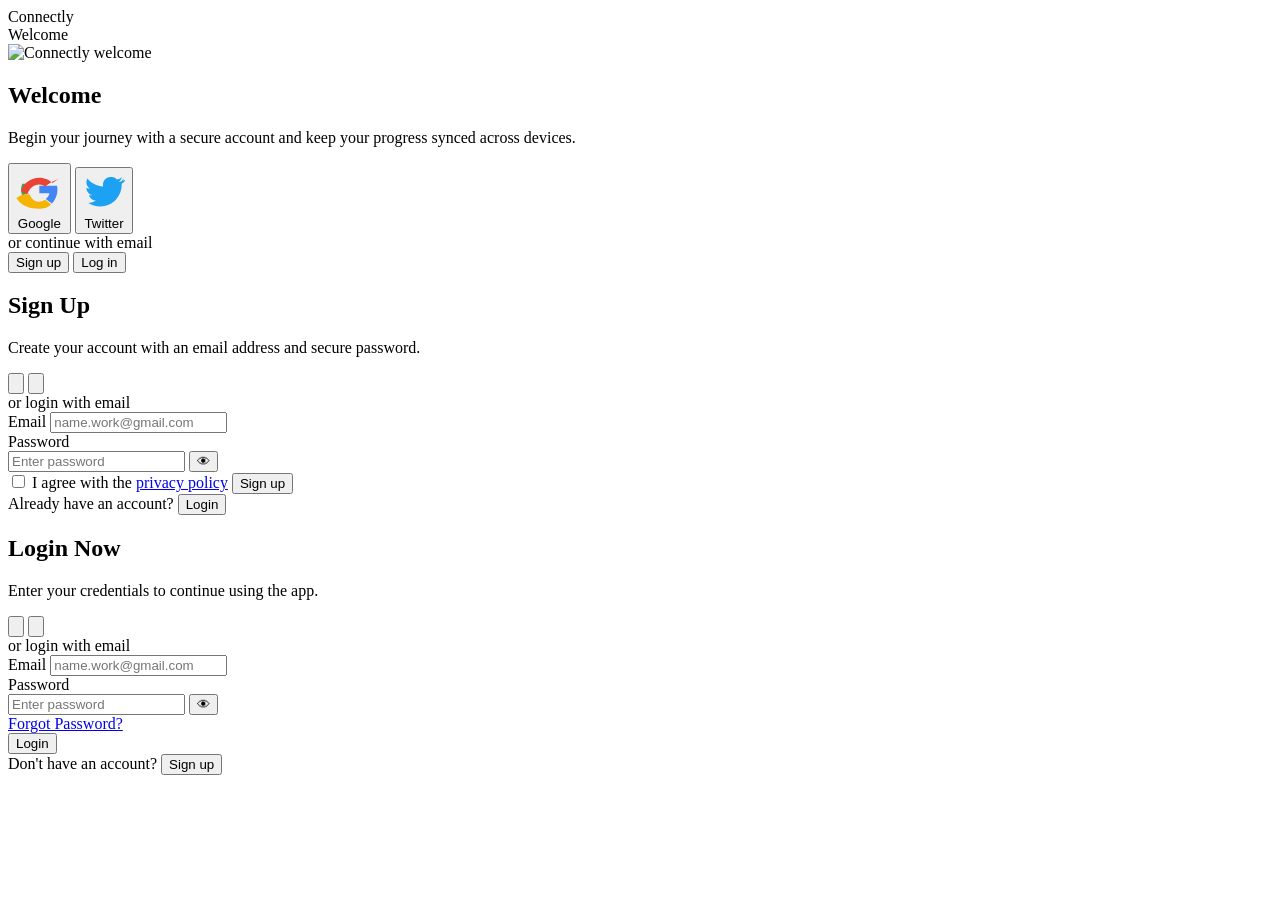
==== mobile_app_signup_flow.html @ 9a910bb4 "Update email placeholders and replace Apple icon with Twitter" ====
<!DOCTYPE html>
<html lang="en">
<head>
  <meta charset="UTF-8">
  <meta name="viewport" content="width=device-width, initial-scale=1.0, viewport-fit=cover">
  <title>Mobile Signup Flow</title>
  <link rel="stylesheet" href="styles.css">
</head>
<body>
  <div class="page-shell">
    <main class="mobile-frame" role="application" aria-label="Signup flow mobile preview">
      <section class="screen welcome active" id="welcomeScreen">
        <div class="top-panel">
          <div class="brand-pill">
            <span class="brand-dot"></span>
            <span class="brand-text">Connectly</span>
          </div>
          <div class="screen-label">Welcome</div>
        </div>

        <div class="content-card">
          <div class="hero-shell">
            <img src="image.png" alt="Connectly welcome" class="hero-illustration">
          </div>
          <div class="card-text">
            <h1>Welcome</h1>
            <p>Begin your journey with a secure account and keep your progress synced across devices.</p>
          </div>

          <div class="social-grid">
            <button class="social-btn" type="button" aria-label="Continue with Google">
              <svg viewBox="0 0 24 24" aria-hidden="true"><path d="M12 10v4h5.2c-.2 1.1-.9 2.2-1.9 2.9l3.1 2.4c1.8-1.7 2.9-4.2 2.9-7.3 0-.6-.1-1.2-.2-1.8H12z" fill="#4285F4"/><path d="M6.4 14.8c-.4-1.1-.4-2.2 0-3.3V9.1H3.3c-.4.9-.7 1.9-.7 3.1s.3 2.2.7 3.1l3.1-1.5z" fill="#34A853"/><path d="M12 22c2.5 0 4.6-.8 6.1-2.2l-3.1-2.4c-.9.6-2.1 1-3 1-2.3 0-4.2-1.6-4.9-3.8H3.3l-3.1 1.9C2.6 20.6 7 22 12 22z" fill="#f4b400"/><path d="M21.9 6.5l-3.1 2.3C17.2 7.2 14.8 6 12 6c-4.4 0-8.1 2.8-9.5 6.8l3.2 1.9C6.8 11.5 9.1 9.5 12 9.5c1.1 0 2.1.4 2.9 1.1l3-2.1z" fill="#ea4335"/></svg>
              <span>Google</span>
            </button>
            <button class="social-btn" type="button" aria-label="Continue with Twitter">
              <svg viewBox="0 0 24 24" aria-hidden="true"><path d="M22.46 6c-.77.34-1.6.56-2.47.66.89-.54 1.57-1.4 1.89-2.42-.84.5-1.78.86-2.78 1.06A4.3 4.3 0 0015.5 4c-2.37 0-4.28 1.92-4.28 4.29 0 .34.04.67.11.99-3.56-.18-6.72-1.88-8.84-4.47-.37.63-.58 1.35-.58 2.12 0 1.46.74 2.75 1.86 3.5-.69 0-1.34-.21-1.9-.52v.05c0 2.04 1.45 3.74 3.37 4.12-.35.1-.73.15-1.11.15-.27 0-.54-.03-.8-.07.55 1.72 2.16 2.97 4.07 3.01A8.61 8.61 0 013 18.57a12.12 12.12 0 006.56 1.92c7.88 0 12.19-6.54 12.19-12.2 0-.19 0-.37-.01-.56A8.72 8.72 0 0024 5.5a8.4 8.4 0 01-2.39.66 4.2 4.2 0 001.82-2.33z" fill="#1DA1F2"/></svg>
              <span>Twitter</span>
            </button>
          </div>

          <div class="divider"><span>or continue with email</span></div>

          <button class="primary-btn" type="button" id="goToSignup">Sign up</button>
          <button class="text-link" type="button" id="goToLogin">Log in</button>
        </div>
      </section>

      <section class="screen" id="signupScreen">
        <div class="content-card form-card">
          <div class="card-text">
            <h1>Sign Up</h1>
            <p>Create your account with an email address and secure password.</p>
          </div>

          <div class="social-grid social-grid--small">
            <button class="outline-btn" type="button" aria-label="Continue with Facebook">
              <svg viewBox="0 0 24 24" aria-hidden="true"><path d="M15 3H12c-2.8 0-5 2.2-5 5v3H4v4h3v8h4v-8h3l1-4h-4V8c0-.6.4-1 1-1h3V3z" fill="currentColor"/></svg>
            </button>
            <button class="outline-btn" type="button" aria-label="Continue with Twitter">
              <svg viewBox="0 0 24 24" aria-hidden="true"><path d="M22.46 6c-.77.34-1.6.56-2.47.66.89-.54 1.57-1.4 1.89-2.42-.84.5-1.78.86-2.78 1.06A4.3 4.3 0 0015.5 4c-2.37 0-4.28 1.92-4.28 4.29 0 .34.04.67.11.99-3.56-.18-6.72-1.88-8.84-4.47-.37.63-.58 1.35-.58 2.12 0 1.46.74 2.75 1.86 3.5-.69 0-1.34-.21-1.9-.52v.05c0 2.04 1.45 3.74 3.37 4.12-.35.1-.73.15-1.11.15-.27 0-.54-.03-.8-.07.55 1.72 2.16 2.97 4.07 3.01A8.61 8.61 0 013 18.57a12.12 12.12 0 006.56 1.92c7.88 0 12.19-6.54 12.19-12.2 0-.19 0-.37-.01-.56A8.72 8.72 0 0024 5.5a8.4 8.4 0 01-2.39.66 4.2 4.2 0 001.82-2.33z" fill="currentColor"/></svg>
            </button>
          </div>

          <div class="divider divider--small"><span>or login with email</span></div>

          <div class="input-group">
            <label for="signupEmail">Email</label>
            <input id="signupEmail" type="email" placeholder="name.work@gmail.com" autocomplete="email">
            <span class="input-error" id="signupEmailError"></span>
          </div>

          <div class="input-group">
            <label for="signupPassword">Password</label>
            <div class="password-field">
              <input id="signupPassword" type="password" placeholder="Enter password" autocomplete="new-password">
              <button class="icon-toggle" type="button" aria-label="Show password" data-target="signupPassword">👁</button>
            </div>
            <span class="input-error" id="signupPasswordError"></span>
          </div>

          <label class="checkbox-row">
            <input id="privacyCheck" type="checkbox">
            <span>I agree with the <a href="#" class="inline-link">privacy policy</a></span>
          </label>
          <span class="input-error" id="privacyError"></span>

          <button class="primary-btn" type="button" id="signupSubmit">Sign up</button>
          <div class="form-footer">
            Already have an account? <button class="footer-link" type="button" id="signupToLogin">Login</button>
          </div>
          <p class="status-message" id="signupSuccess"></p>
        </div>
      </section>

      <section class="screen" id="loginScreen">
        <div class="content-card form-card">
          <div class="card-text">
            <h1>Login Now</h1>
            <p>Enter your credentials to continue using the app.</p>
          </div>

          <div class="social-grid social-grid--small">
            <button class="outline-btn" type="button" aria-label="Continue with Facebook">
              <svg viewBox="0 0 24 24" aria-hidden="true"><path d="M15 3H12c-2.8 0-5 2.2-5 5v3H4v4h3v8h4v-8h3l1-4h-4V8c0-.6.4-1 1-1h3V3z" fill="currentColor"/></svg>
            </button>
            <button class="outline-btn" type="button" aria-label="Continue with Twitter">
              <svg viewBox="0 0 24 24" aria-hidden="true"><path d="M22.46 6c-.77.34-1.6.56-2.47.66.89-.54 1.57-1.4 1.89-2.42-.84.5-1.78.86-2.78 1.06A4.3 4.3 0 0015.5 4c-2.37 0-4.28 1.92-4.28 4.29 0 .34.04.67.11.99-3.56-.18-6.72-1.88-8.84-4.47-.37.63-.58 1.35-.58 2.12 0 1.46.74 2.75 1.86 3.5-.69 0-1.34-.21-1.9-.52v.05c0 2.04 1.45 3.74 3.37 4.12-.35.1-.73.15-1.11.15-.27 0-.54-.03-.8-.07.55 1.72 2.16 2.97 4.07 3.01A8.61 8.61 0 013 18.57a12.12 12.12 0 006.56 1.92c7.88 0 12.19-6.54 12.19-12.2 0-.19 0-.37-.01-.56A8.72 8.72 0 0024 5.5a8.4 8.4 0 01-2.39.66 4.2 4.2 0 001.82-2.33z" fill="currentColor"/></svg>
            </button>
          </div>

          <div class="divider divider--small"><span>or login with email</span></div>

          <div class="input-group">
            <label for="loginEmail">Email</label>
            <input id="loginEmail" type="email" placeholder="name.work@gmail.com" autocomplete="email">
            <span class="input-error" id="loginEmailError"></span>
          </div>

          <div class="input-group">
            <label for="loginPassword">Password</label>
            <div class="password-field">
              <input id="loginPassword" type="password" placeholder="Enter password" autocomplete="current-password">
              <button class="icon-toggle" type="button" aria-label="Show password" data-target="loginPassword">👁</button>
            </div>
            <a class="forgot-link" href="#">Forgot Password?</a>
            <span class="input-error" id="loginPasswordError"></span>
          </div>

          <button class="primary-btn" type="button" id="loginSubmit">Login</button>
          <div class="form-footer">
            Don't have an account? <button class="footer-link" type="button" id="loginToSignup">Sign up</button>
          </div>
          <p class="status-message" id="loginSuccess"></p>
        </div>
      </section>
    </main>
  </div>

  <script src="app.js"></script>
</body>
</html>
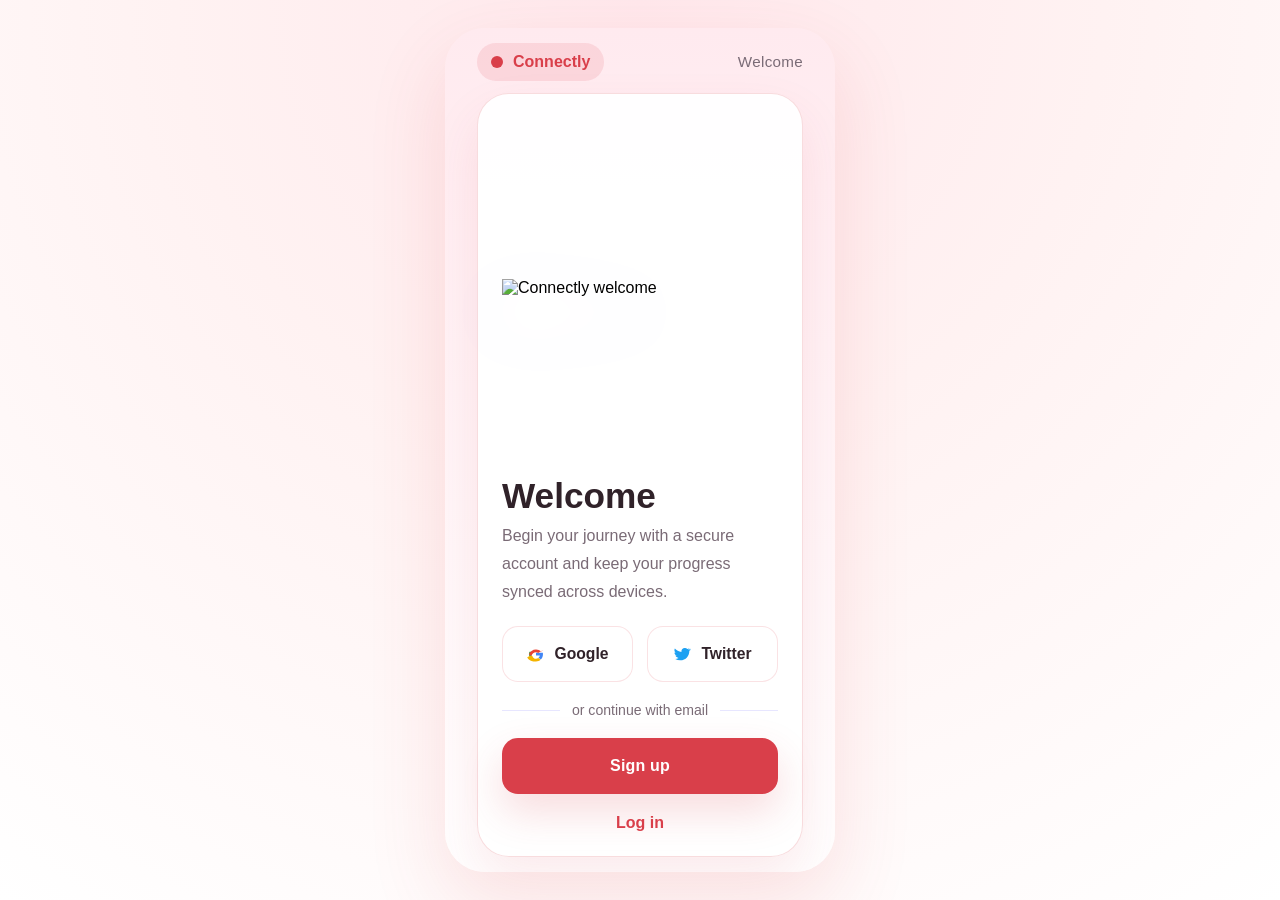
==== commit 9cf25d04: "Add attractive back buttons to signup/login and wire navigation" ====
--- a/mobile_app_signup_flow.html
+++ b/mobile_app_signup_flow.html
@@ -46,6 +46,10 @@
       </section>
 
       <section class="screen" id="signupScreen">
+        <div class="top-panel">
+          <button class="back-btn" type="button" id="backFromSignup" aria-label="Go back to welcome">← Back</button>
+          <div class="screen-label">Sign Up</div>
+        </div>
         <div class="content-card form-card">
           <div class="card-text">
             <h1>Sign Up</h1>
@@ -93,6 +97,10 @@
       </section>
 
       <section class="screen" id="loginScreen">
+        <div class="top-panel">
+          <button class="back-btn" type="button" id="backFromLogin" aria-label="Go back to welcome">← Back</button>
+          <div class="screen-label">Login</div>
+        </div>
         <div class="content-card form-card">
           <div class="card-text">
             <h1>Login Now</h1>
--- a/styles.css
+++ b/styles.css
@@ -0,0 +1,401 @@
+:root {
+  color-scheme: light;
+  font-family: "Inter", "Segoe UI", sans-serif;
+  font-size: 16px;
+  --bg: #fff4f6;
+  --surface: #ffffff;
+  --surface-soft: #ffe6ec;
+  --accent: #d93f4a;
+  --accent-soft: rgba(217, 63, 74, 0.16);
+  --text: #302229;
+  --muted: #7a6b76;
+  --border: #f3d7dd;
+  --danger: #e74c6b;
+}
+
+* {
+  box-sizing: border-box;
+}
+
+html,
+body {
+  margin: 0;
+  height: 100vh;
+}
+
+body {
+  display: flex;
+  justify-content: center;
+  align-items: center;
+  background: radial-gradient(circle at top, #ffe8ec 0%, #fff2f2 42%, #ffffff 100%);
+  padding: 0;
+}
+
+button, input {
+  font: inherit;
+}
+
+.page-shell {
+  width: 100%;
+  min-height: 100vh;
+  display: flex;
+  justify-content: center;
+  align-items: center;
+}
+.mobile-frame {
+  width: 390px;
+  min-height: 844px;
+  border-radius: 40px;
+  background: linear-gradient(180deg, rgba(255,234,239,0.98) 0%, #ffffff 100%);
+  box-shadow: 0 32px 80px rgba(217, 63, 74, 0.14);
+  overflow: hidden;
+  position: relative;
+  display: flex;
+  align-items: center;
+  justify-content: center;
+}
+
+.screen {
+  position: absolute;
+  inset: 0;
+  opacity: 0;
+  pointer-events: none;
+  transform: translateX(30px);
+  transition: opacity 0.35s ease, transform 0.35s ease;
+  display: flex;
+  flex-direction: column;
+  justify-content: center;
+  padding: 32px;
+}
+
+.screen.active {
+  opacity: 1;
+  pointer-events: auto;
+  transform: translateX(0);
+}
+
+.top-panel {
+  display: flex;
+  justify-content: space-between;
+  align-items: center;
+  gap: 12px;
+  margin-bottom: 12px;
+}
+
+/* Styled back button used on inner screens */
+.back-btn {
+  display: inline-flex;
+  align-items: center;
+  gap: 8px;
+  padding: 8px 14px;
+  border-radius: 20px;
+  background: linear-gradient(180deg, #ffffff 0%, rgba(246,243,255,0.9) 100%);
+  border: 1px solid rgba(82, 70, 255, 0.12);
+  color: var(--accent);
+  font-weight: 700;
+  box-shadow: 0 10px 24px rgba(82,70,255,0.06);
+  cursor: pointer;
+  transition: transform 0.18s ease, box-shadow 0.18s ease, background 0.18s ease;
+}
+
+.back-btn:hover {
+  transform: translateY(-3px);
+  box-shadow: 0 16px 36px rgba(82,70,255,0.12);
+}
+
+.back-btn:active {
+  transform: translateY(-1px) scale(0.995);
+}
+
+.brand-pill {
+  display: inline-flex;
+  align-items: center;
+  gap: 10px;
+  padding: 10px 14px;
+  border-radius: 999px;
+  background: rgba(217, 63, 74, 0.12);
+  color: var(--accent);
+  font-weight: 700;
+}
+
+.brand-dot {
+  width: 12px;
+  height: 12px;
+  border-radius: 50%;
+  background: var(--accent);
+}
+
+.screen-label {
+  color: var(--muted);
+  font-size: 0.95rem;
+  letter-spacing: 0.02em;
+}
+
+.hero-shell {
+  display: flex;
+  align-items: center;
+  justify-content: center;
+  min-height: 340px;
+  margin-bottom: 0;
+}
+
+.hero-illustration {
+  width: 100%;
+  max-width: 360px;
+  height: auto;
+  filter: drop-shadow(0 24px 40px rgba(108, 99, 255, 0.14));
+}
+
+.content-card {
+  background: rgba(255,255,255,0.95);
+  border: 1px solid rgba(217, 63, 74, 0.18);
+  border-radius: 32px;
+  box-shadow: 0 24px 50px rgba(217, 63, 74, 0.10);
+  padding: 24px;
+  display: grid;
+  gap: 20px;
+}
+
+
+.card-text h1 {
+  margin: 0;
+  font-size: 2.2rem;
+  line-height: 1.05;
+  color: var(--text);
+}
+
+.card-text p {
+  margin: 8px 0 0;
+  color: var(--muted);
+  line-height: 1.75;
+}
+
+.social-grid {
+  display: grid;
+  grid-template-columns: 1fr 1fr;
+  gap: 14px;
+}
+
+.social-grid--small {
+  grid-template-columns: 1fr 1fr;
+}
+
+.social-btn,
+.outline-btn,
+.primary-btn,
+.text-link,
+.footer-link,
+.icon-toggle {
+  border: none;
+  border-radius: 16px;
+  cursor: pointer;
+}
+
+.social-btn {
+  height: 56px;
+  background: #ffffff;
+  box-shadow: inset 0 0 0 1px rgba(217, 63, 74, 0.15);
+  color: var(--text);
+  display: inline-flex;
+  align-items: center;
+  justify-content: center;
+  gap: 10px;
+  padding: 0 14px;
+  transition: transform 0.18s ease, box-shadow 0.18s ease;
+}
+
+.social-btn:hover,
+.outline-btn:hover,
+.primary-btn:hover,
+.text-link:hover,
+.footer-link:hover {
+  transform: translateY(-1px);
+}
+
+.social-btn svg,
+.outline-btn svg {
+  width: 18px;
+  height: 18px;
+}
+
+.social-btn span {
+  font-size: 0.98rem;
+  font-weight: 600;
+}
+
+.outline-btn {
+  height: 56px;
+  width: 100%;
+  background: rgba(255,255,255,0.95);
+  color: var(--text);
+  border: 1px solid rgba(108, 99, 255, 0.22);
+  display: flex;
+  align-items: center;
+  justify-content: center;
+}
+
+.divider {
+  display: grid;
+  grid-template-columns: 1fr auto 1fr;
+  align-items: center;
+  gap: 12px;
+  color: var(--muted);
+  font-size: 0.88rem;
+}
+
+.divider::before,
+.divider::after {
+  content: "";
+  height: 1px;
+  background: rgba(108,99,255,0.16);
+}
+
+.divider span {
+  white-space: nowrap;
+}
+
+.divider--small {
+  margin-top: 4px;
+}
+
+.input-group {
+  display: grid;
+  gap: 8px;
+}
+
+.input-group label {
+  color: var(--muted);
+  font-size: 0.95rem;
+}
+
+input[type="email"],
+input[type="password"] {
+  width: 100%;
+  min-height: 52px;
+  border-radius: 18px;
+  border: 1px solid var(--border);
+  background: #fff;
+  padding: 14px 16px;
+  font-size: 1rem;
+  color: var(--text);
+  outline: none;
+  transition: border-color 0.2s ease, box-shadow 0.2s ease;
+}
+
+input[type="email"]:focus,
+input[type="password"]:focus {
+  border-color: var(--accent);
+  box-shadow: 0 0 0 4px var(--accent-soft);
+}
+
+.password-field {
+  position: relative;
+}
+
+.icon-toggle {
+  position: absolute;
+  right: 12px;
+  top: 50%;
+  transform: translateY(-50%);
+  width: 44px;
+  height: 44px;
+  background: rgba(108, 99, 255, 0.06);
+  color: var(--accent);
+  border-radius: 14px;
+  display: inline-flex;
+  align-items: center;
+  justify-content: center;
+  transition: background 0.2s ease;
+}
+
+.icon-toggle:hover {
+  background: rgba(108, 99, 255, 0.14);
+}
+
+.checkbox-row {
+  display: flex;
+  align-items: flex-start;
+  gap: 12px;
+  color: var(--text);
+  font-size: 0.95rem;
+  line-height: 1.55;
+}
+
+.checkbox-row input {
+  min-width: 20px;
+  min-height: 20px;
+  border-radius: 6px;
+  border: 1px solid var(--border);
+  accent-color: var(--accent);
+  margin-top: 4px;
+}
+
+.inline-link,
+.forgot-link,
+.text-link,
+.footer-link {
+  color: var(--accent);
+  background: none;
+  text-decoration: none;
+  font-weight: 700;
+}
+
+.inline-link:hover,
+.forgot-link:hover,
+.text-link:hover,
+.footer-link:hover {
+  text-decoration: underline;
+}
+
+.primary-btn {
+  width: 100%;
+  min-height: 56px;
+  background: var(--accent);
+  color: #fff;
+  font-weight: 700;
+  font-size: 1rem;
+  letter-spacing: 0.01em;
+  box-shadow: 0 18px 40px rgba(217, 63, 74, 0.18);
+  transition: transform 0.18s ease, box-shadow 0.18s ease;
+}
+
+.primary-btn:active {
+  transform: scale(0.97);
+}
+
+.text-link,
+.footer-link {
+  border: none;
+  padding: 0;
+}
+
+.form-footer {
+  color: var(--muted);
+  font-size: 0.95rem;
+  margin-top: 12px;
+}
+
+.status-message {
+  min-height: 22px;
+  margin: 0;
+  font-size: 0.95rem;
+  color: var(--accent);
+}
+
+.input-error {
+  color: var(--danger);
+  font-size: 0.88rem;
+  min-height: 18px;
+}
+
+@media (max-width: 420px) {
+  .mobile-frame {
+    width: 100%;
+    min-height: auto;
+  }
+
+  .screen {
+    position: relative;
+    transform: none;
+  }
+}
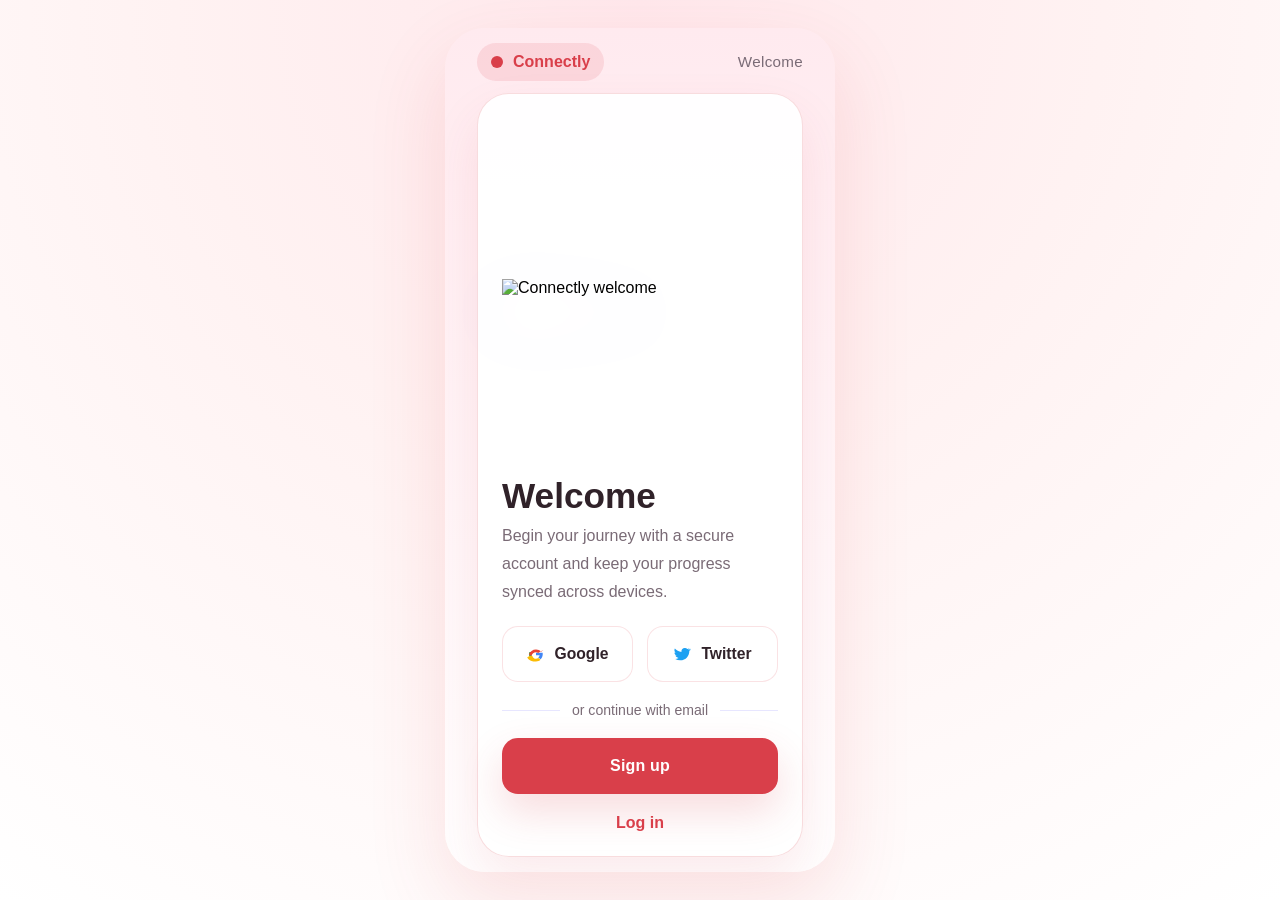
==== commit 2d15877b: "Fix Google social button SVG to standard multicolor 'G'" ====
--- a/mobile_app_signup_flow.html
+++ b/mobile_app_signup_flow.html
@@ -29,7 +29,13 @@
 
           <div class="social-grid">
             <button class="social-btn" type="button" aria-label="Continue with Google">
-              <svg viewBox="0 0 24 24" aria-hidden="true"><path d="M12 10v4h5.2c-.2 1.1-.9 2.2-1.9 2.9l3.1 2.4c1.8-1.7 2.9-4.2 2.9-7.3 0-.6-.1-1.2-.2-1.8H12z" fill="#4285F4"/><path d="M6.4 14.8c-.4-1.1-.4-2.2 0-3.3V9.1H3.3c-.4.9-.7 1.9-.7 3.1s.3 2.2.7 3.1l3.1-1.5z" fill="#34A853"/><path d="M12 22c2.5 0 4.6-.8 6.1-2.2l-3.1-2.4c-.9.6-2.1 1-3 1-2.3 0-4.2-1.6-4.9-3.8H3.3l-3.1 1.9C2.6 20.6 7 22 12 22z" fill="#f4b400"/><path d="M21.9 6.5l-3.1 2.3C17.2 7.2 14.8 6 12 6c-4.4 0-8.1 2.8-9.5 6.8l3.2 1.9C6.8 11.5 9.1 9.5 12 9.5c1.1 0 2.1.4 2.9 1.1l3-2.1z" fill="#ea4335"/></svg>
+              <svg viewBox="0 0 24 24" aria-hidden="true" focusable="false">
+                <title>Google</title>
+                <path fill="#4285F4" d="M12 10.2v3.6h4.9c-.2 1.1-.9 2.2-1.9 2.9l3.1 2.4c1.8-1.7 2.9-4.2 2.9-7.1 0-.6-.1-1.2-.2-1.8H12z"/>
+                <path fill="#34A853" d="M6.4 14.9c-.4-1.1-.4-2.3 0-3.4V9.2H3.3c-.4.9-.7 1.9-.7 3.1 0 1.2.3 2.3.7 3.1l3.1-1.5z"/>
+                <path fill="#FBBC05" d="M12 22c2.5 0 4.6-.8 6.1-2.2l-3.1-2.4c-.9.6-2.1 1-3 1-2.3 0-4.2-1.6-4.9-3.8H3.3l-3.1 1.9C2.6 20.6 7 22 12 22z"/>
+                <path fill="#EA4335" d="M21.9 6.6l-3.1 2.3C17.2 7.2 14.8 6 12 6 7.6 6 3.9 8.8 2.5 12.8l3.2 1.9C6.8 11.6 9.1 9.6 12 9.6c1.1 0 2.1.4 2.9 1.1l3-2.1z"/>
+              </svg>
               <span>Google</span>
             </button>
             <button class="social-btn" type="button" aria-label="Continue with Twitter">
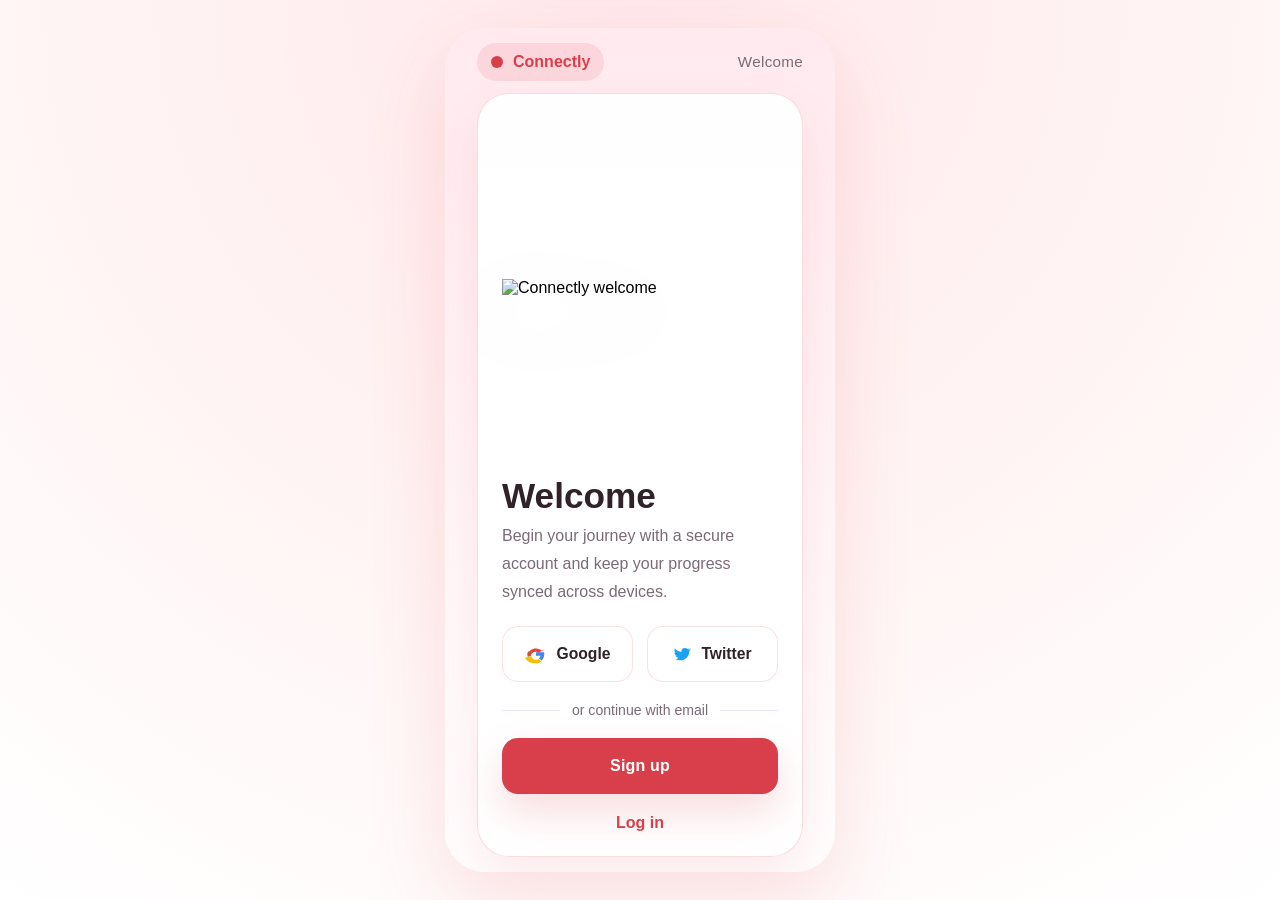
==== commit 3dc1d7fb: "Adjust Google SVG sizing and alignment" ====
--- a/mobile_app_signup_flow.html
+++ b/mobile_app_signup_flow.html
@@ -29,7 +29,7 @@
 
           <div class="social-grid">
             <button class="social-btn" type="button" aria-label="Continue with Google">
-              <svg viewBox="0 0 24 24" aria-hidden="true" focusable="false">
+              <svg class="google-icon" viewBox="0 0 24 24" aria-hidden="true" focusable="false">
                 <title>Google</title>
                 <path fill="#4285F4" d="M12 10.2v3.6h4.9c-.2 1.1-.9 2.2-1.9 2.9l3.1 2.4c1.8-1.7 2.9-4.2 2.9-7.1 0-.6-.1-1.2-.2-1.8H12z"/>
                 <path fill="#34A853" d="M6.4 14.9c-.4-1.1-.4-2.3 0-3.4V9.2H3.3c-.4.9-.7 1.9-.7 3.1 0 1.2.3 2.3.7 3.1l3.1-1.5z"/>
--- a/styles.css
+++ b/styles.css
@@ -218,6 +218,13 @@
   height: 18px;
 }
 
+/* Slightly larger Google icon to match Twitter visual weight */
+.social-btn .google-icon {
+  width: 22px;
+  height: 22px;
+  display: block;
+}
+
 .social-btn span {
   font-size: 0.98rem;
   font-weight: 600;
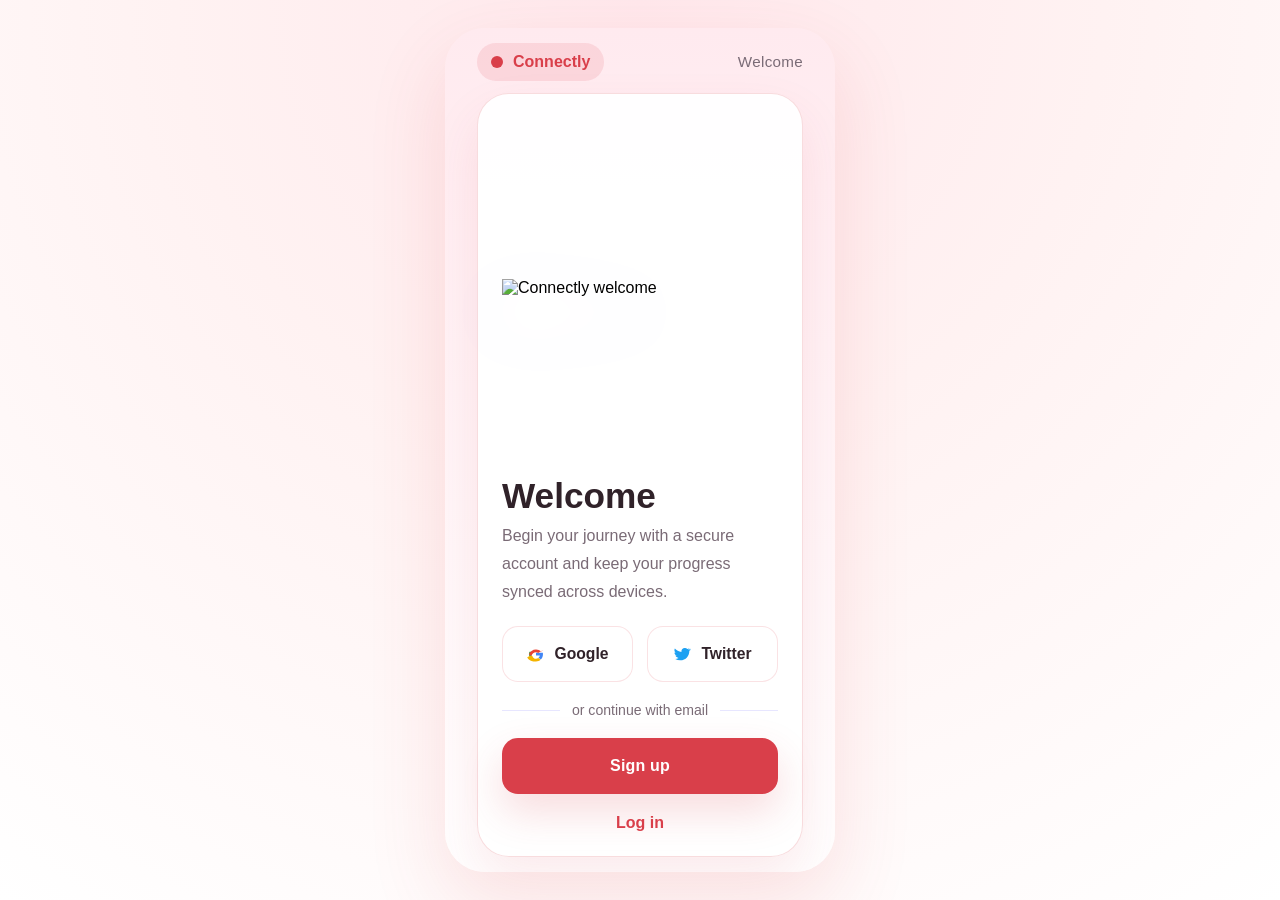
==== commit b000acaa: "Restore original Google SVG per user request" ====
--- a/mobile_app_signup_flow.html
+++ b/mobile_app_signup_flow.html
@@ -29,13 +29,7 @@
 
           <div class="social-grid">
             <button class="social-btn" type="button" aria-label="Continue with Google">
-              <svg class="google-icon" viewBox="0 0 24 24" aria-hidden="true" focusable="false">
-                <title>Google</title>
-                <path fill="#4285F4" d="M12 10.2v3.6h4.9c-.2 1.1-.9 2.2-1.9 2.9l3.1 2.4c1.8-1.7 2.9-4.2 2.9-7.1 0-.6-.1-1.2-.2-1.8H12z"/>
-                <path fill="#34A853" d="M6.4 14.9c-.4-1.1-.4-2.3 0-3.4V9.2H3.3c-.4.9-.7 1.9-.7 3.1 0 1.2.3 2.3.7 3.1l3.1-1.5z"/>
-                <path fill="#FBBC05" d="M12 22c2.5 0 4.6-.8 6.1-2.2l-3.1-2.4c-.9.6-2.1 1-3 1-2.3 0-4.2-1.6-4.9-3.8H3.3l-3.1 1.9C2.6 20.6 7 22 12 22z"/>
-                <path fill="#EA4335" d="M21.9 6.6l-3.1 2.3C17.2 7.2 14.8 6 12 6 7.6 6 3.9 8.8 2.5 12.8l3.2 1.9C6.8 11.6 9.1 9.6 12 9.6c1.1 0 2.1.4 2.9 1.1l3-2.1z"/>
-              </svg>
+              <svg viewBox="0 0 24 24" aria-hidden="true"><path d="M12 10v4h5.2c-.2 1.1-.9 2.2-1.9 2.9l3.1 2.4c1.8-1.7 2.9-4.2 2.9-7.3 0-.6-.1-1.2-.2-1.8H12z" fill="#4285F4"/><path d="M6.4 14.8c-.4-1.1-.4-2.2 0-3.3V9.1H3.3c-.4.9-.7 1.9-.7 3.1s.3 2.2.7 3.1l3.1-1.5z" fill="#34A853"/><path d="M12 22c2.5 0 4.6-.8 6.1-2.2l-3.1-2.4c-.9.6-2.1 1-3 1-2.3 0-4.2-1.6-4.9-3.8H3.3l-3.1 1.9C2.6 20.6 7 22 12 22z" fill="#f4b400"/><path d="M21.9 6.5l-3.1 2.3C17.2 7.2 14.8 6 12 6c-4.4 0-8.1 2.8-9.5 6.8l3.2 1.9C6.8 11.5 9.1 9.5 12 9.5c1.1 0 2.1.4 2.9 1.1l3-2.1z" fill="#ea4335"/></svg>
               <span>Google</span>
             </button>
             <button class="social-btn" type="button" aria-label="Continue with Twitter">
